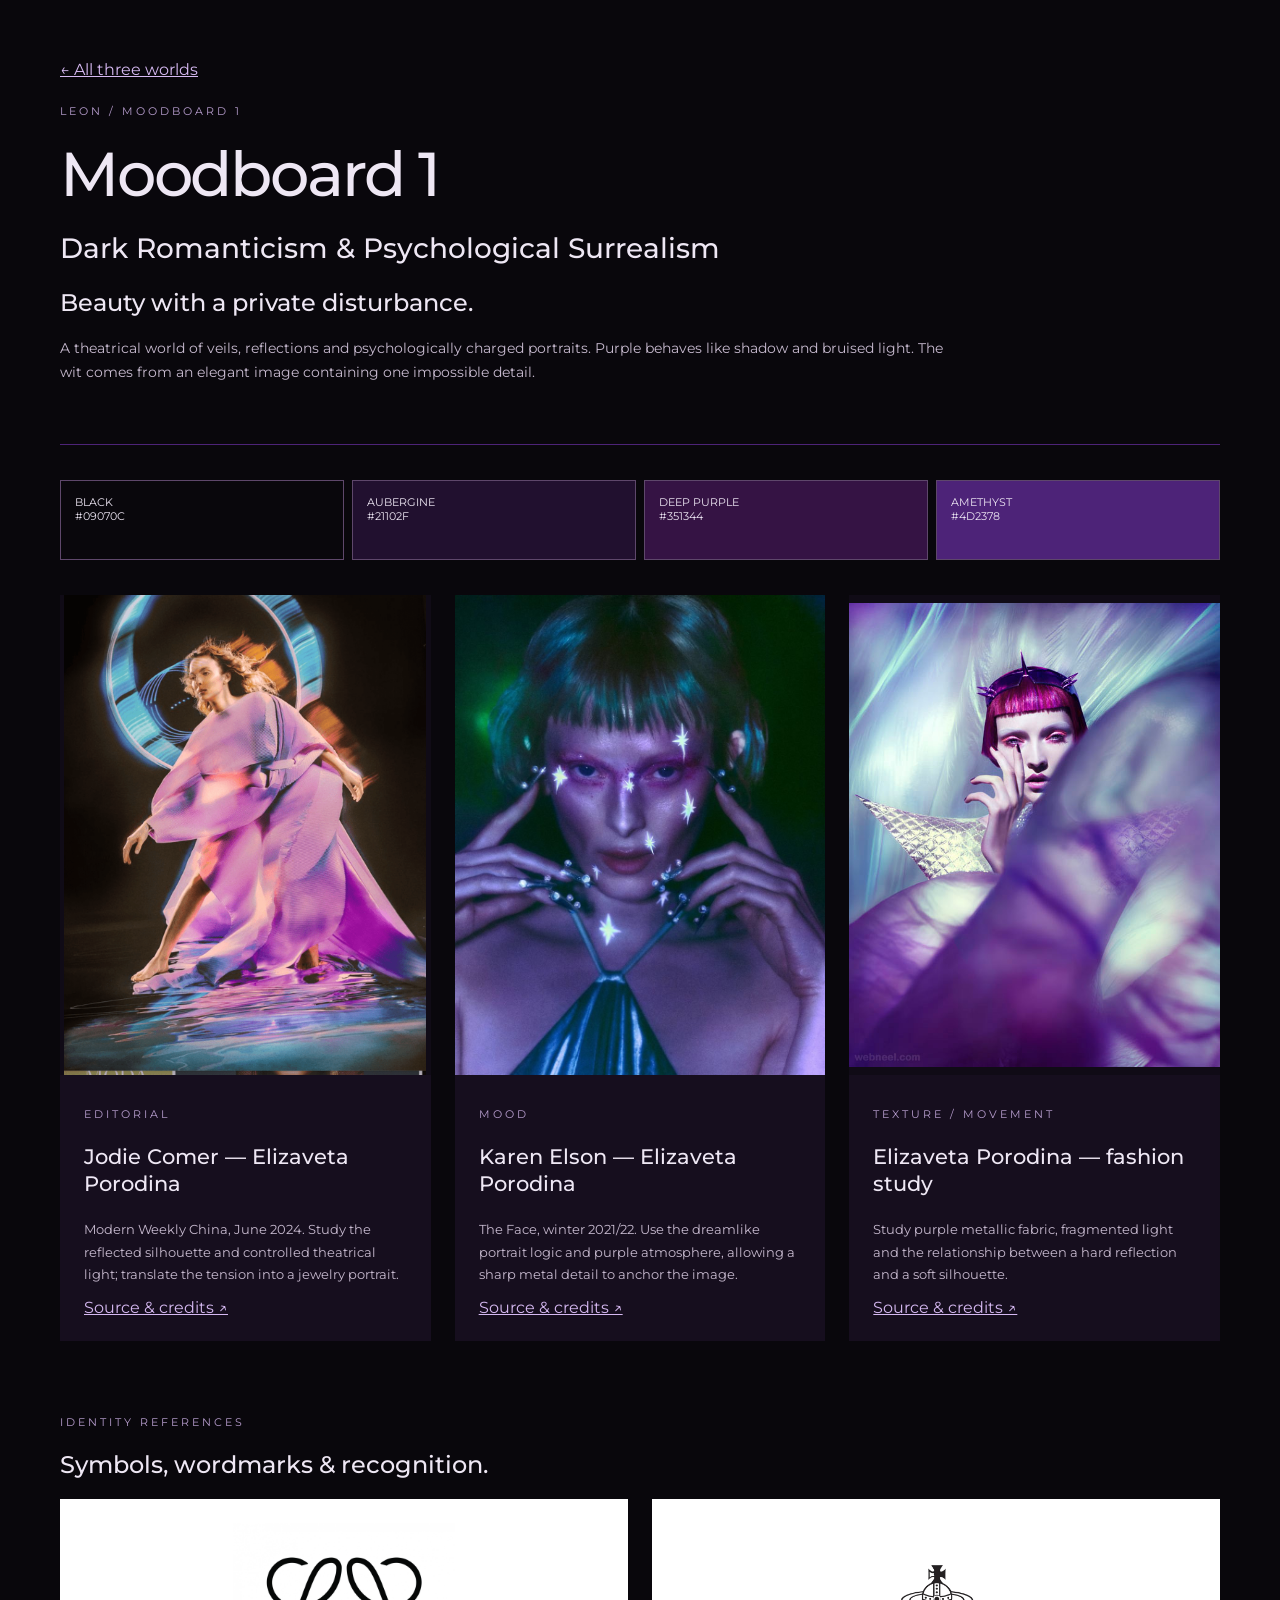
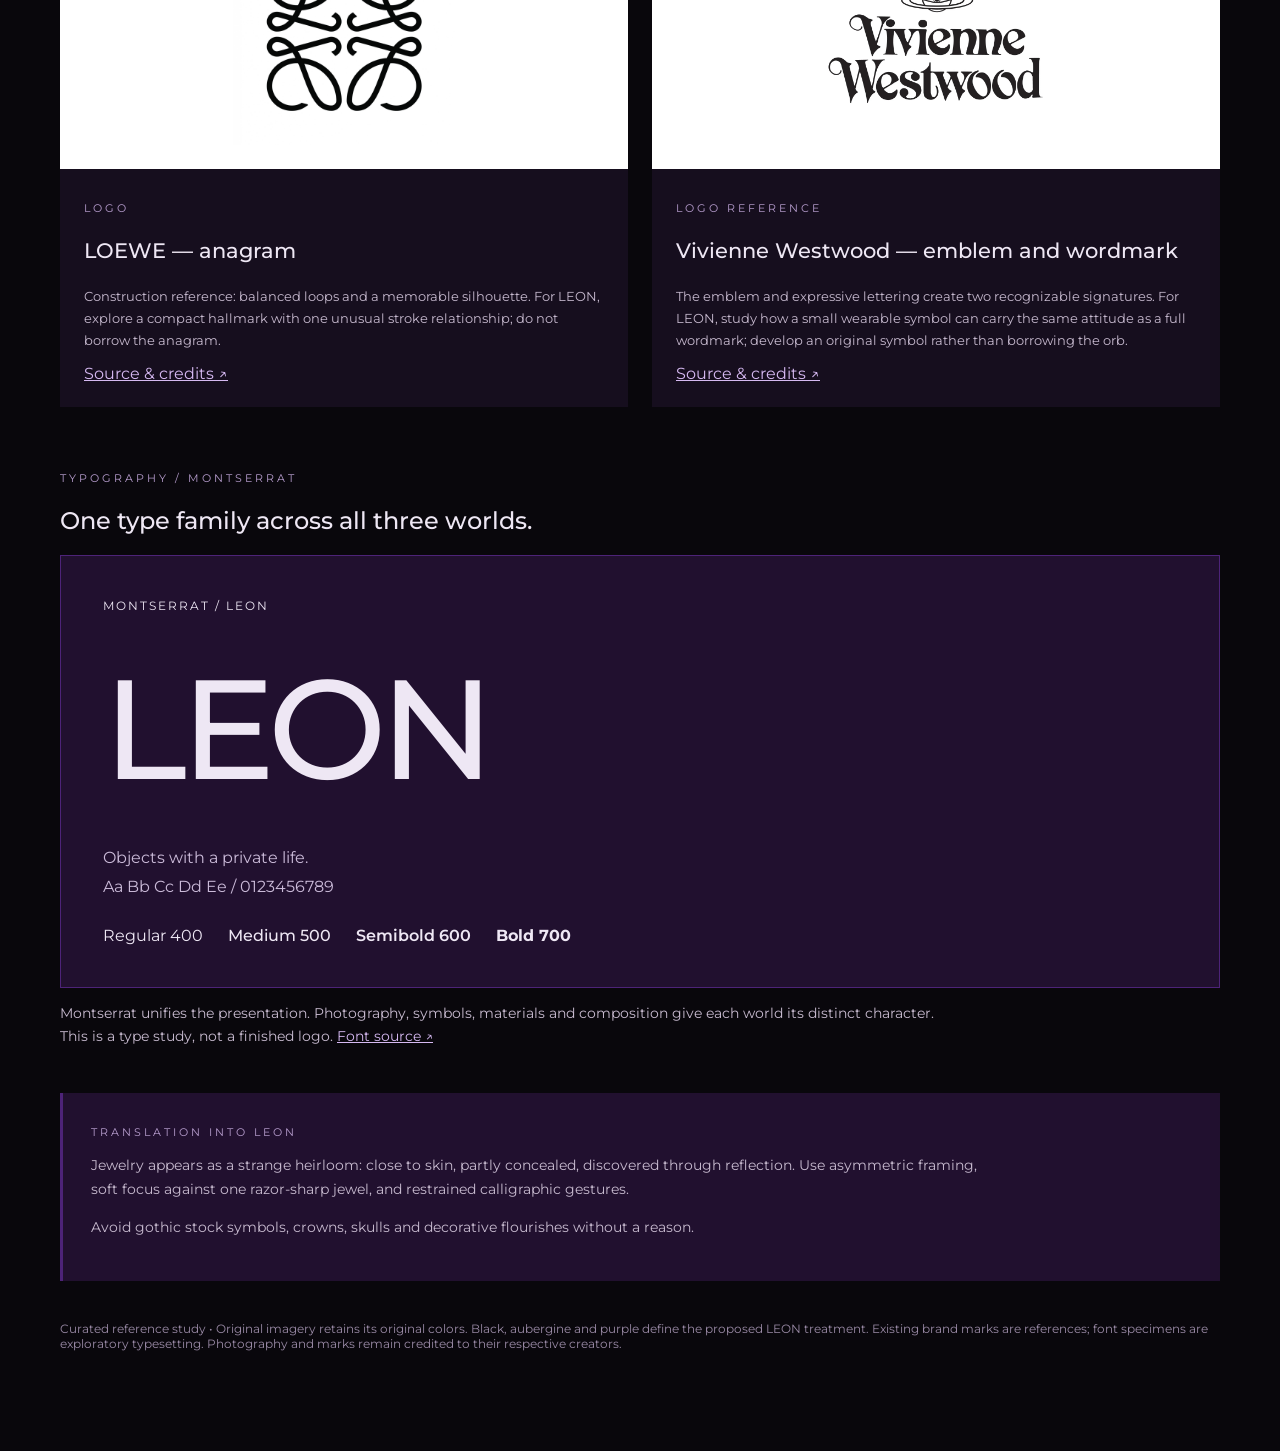
==== moodboard-1.html @ 29f7e390 "Publish LEON moodboards with Montserrat and logo references" ====
<!doctype html><html><meta charset="utf-8"><meta name="viewport" content="width=device-width,initial-scale=1"><title>Moodboard 1 — LEON</title><link rel="stylesheet" href="montserrat.css"><style>*{box-sizing:border-box}body{margin:0;background:#09070C;color:#eee7f4;font-family:Arial,sans-serif}main{max-width:1450px;margin:auto;padding:60px}header{padding:25px 0 45px;border-bottom:1px solid #4d2378}small,.kicker{color:#b79dce;letter-spacing:3px;text-transform:uppercase;font-size:11px}h1{font-family:Georgia,serif;font-weight:400;font-size:60px;max-width:1000px;line-height:1.05;margin:24px 0}h2{font-size:24px;font-weight:400}p{color:#c7bacf;line-height:1.7;max-width:900px}.swatches{display:flex;margin:35px 0;gap:8px}.swatch{height:80px;flex:1;padding:14px;font-size:11px;border:1px solid #5e476b}.grid{display:grid;grid-template-columns:repeat(3,1fr);gap:24px;margin-top:35px}figure{margin:0;background:#160e1e}figure img{width:100%;height:480px;object-fit:contain;background:#100b16}figure.logo img{height:270px;background:#fff}figcaption{padding:24px}h3{font-weight:400;font-size:21px;line-height:1.3}a{color:#d6b9f2}figure p{font-size:13px}section{padding:30px 0}.types{display:grid;grid-template-columns:1fr 1fr;gap:24px}.types img{width:100%;display:block}.note{padding:28px;background:#21102f;border-left:3px solid #4d2378}footer{font-size:12px;color:#9a8aa6;padding:40px 0}@media(max-width:800px){main{padding:24px}h1{font-size:38px}.grid,.types{grid-template-columns:1fr}}.grid:has(figure:nth-child(4)) .logo{grid-column:1/-1;display:grid;grid-template-columns:1fr 2fr;align-items:center}.logo img{padding:24px}@media(max-width:800px){.grid:has(figure:nth-child(4)) .logo{display:block}}body,h1,h2,h3,p,a,small,footer{font-family:Montserrat,sans-serif!important}h1{font-weight:500;font-size:clamp(36px,5vw,62px);letter-spacing:-.035em}h2,h3{font-weight:500}p{font-size:14px}.logo-section{margin-top:40px}.logo-grid{display:grid;grid-template-columns:repeat(2,minmax(0,1fr));gap:24px}.logo-grid .logo{display:block!important}.logo-grid img{height:300px;background:#fff;object-fit:contain;padding:24px}.type-study{background:#21102f;padding:42px;border:1px solid #4d2378}.type-name{font-size:12px;letter-spacing:2px}.type-leon{font-size:clamp(65px,11vw,150px);font-weight:500;letter-spacing:-.045em;margin:30px 0}.type-copy{color:#cbbbd9;line-height:1.8}.weight-samples{display:flex;gap:25px;flex-wrap:wrap;margin-top:24px}.world-title{font-size:28px}.swatches{flex-wrap:wrap}.swatch{min-width:120px}a{overflow-wrap:anywhere}@media(max-width:800px){.logo-grid{grid-template-columns:1fr}.type-study{padding:24px}.logo-grid img{height:240px}h1{font-size:38px}}.grid{grid-template-columns:repeat(auto-fit,minmax(280px,1fr))}.logo-grid a:has(img){display:block;overflow:hidden}.logo-grid img[src="logo-reference-2.jpg"]{transform:scale(2.2)}</style><main><a href="index.html">← All three worlds</a><header><div class="kicker">LEON / MOODBOARD 1</div><h1>Moodboard 1</h1><h2 class="world-title">Dark Romanticism & Psychological Surrealism</h2><h2>Beauty with a private disturbance.</h2><p>A theatrical world of veils, reflections and psychologically charged portraits. Purple behaves like shadow and bruised light. The wit comes from an elegant image containing one impossible detail.</p></header><div class="swatches"><div class="swatch" style="background:#09070C">BLACK<br>#09070C</div><div class="swatch" style="background:#21102F">AUBERGINE<br>#21102F</div><div class="swatch" style="background:#351344">DEEP PURPLE<br>#351344</div><div class="swatch" style="background:#4D2378">AMETHYST<br>#4D2378</div></div><div class="grid"><figure class=""><a href="board-1-image-1.jpg"><img src="board-1-image-1.jpg"></a><figcaption><small>Editorial</small><h3>Jodie Comer — Elizaveta Porodina</h3><p>Modern Weekly China, June 2024. Study the reflected silhouette and controlled theatrical light; translate the tension into a jewelry portrait.</p><a href="https://anneofcarversville.com/daily/2024/6/9/jodie-comer-by-elizaveta-porodina-modern-weekly-style-nrc5c">Source & credits ↗</a></figcaption></figure><figure class=""><a href="board-1-image-2.jpg"><img src="board-1-image-2.jpg"></a><figcaption><small>Mood</small><h3>Karen Elson — Elizaveta Porodina</h3><p>The Face, winter 2021/22. Use the dreamlike portrait logic and purple atmosphere, allowing a sharp metal detail to anchor the image.</p><a href="https://anneofcarversville.com/fashion/2021/12/21/karen-elson-elizaveta-porodina-face-magazine">Source & credits ↗</a></figcaption></figure><figure class=""><a href="board-1-image-3.jpg"><img src="board-1-image-3.jpg"></a><figcaption><small>Texture / movement</small><h3>Elizaveta Porodina — fashion study</h3><p>Study purple metallic fabric, fragmented light and the relationship between a hard reflection and a soft silhouette.</p><a href="https://webneel.com/23-colorful-fashion-photographs-elizaveta-porodina-colorful-and-modern">Source & credits ↗</a></figcaption></figure></div><section class="logo-section"><small>IDENTITY REFERENCES</small><h2>Symbols, wordmarks & recognition.</h2><div class="logo-grid"><figure class="logo"><a href="board-1-image-4.jpg"><img src="board-1-image-4.jpg"></a><figcaption><small>Logo</small><h3>LOEWE — anagram</h3><p>Construction reference: balanced loops and a memorable silhouette. For LEON, explore a compact hallmark with one unusual stroke relationship; do not borrow the anagram.</p><a href="https://brandemia.org/loewe-renueva-su-logo-y-su-anagrama">Source & credits ↗</a></figcaption></figure><figure class="logo"><a href="logo-reference-1.jpg"><img alt="Vivienne Westwood — emblem and wordmark" src="logo-reference-1.jpg"></a><figcaption><small>LOGO REFERENCE</small><h3>Vivienne Westwood — emblem and wordmark</h3><p>The emblem and expressive lettering create two recognizable signatures. For LEON, study how a small wearable symbol can carry the same attitude as a full wordmark; develop an original symbol rather than borrowing the orb.</p><a href="https://www.fashionaltamoda.com.au/collections/vivienne-westwood">Source & credits ↗</a></figcaption></figure></div></section><section><small>TYPOGRAPHY / MONTSERRAT</small><h2>One type family across all three worlds.</h2><div class="type-study"><div class="type-name">MONTSERRAT / LEON</div><div class="type-leon">LEON</div><div class="type-copy">Objects with a private life.<br>Aa Bb Cc Dd Ee / 0123456789</div><div class="weight-samples"><span style="font-weight:400">Regular 400</span><span style="font-weight:500">Medium 500</span><span style="font-weight:600">Semibold 600</span><span style="font-weight:700">Bold 700</span></div></div><p>Montserrat unifies the presentation. Photography, symbols, materials and composition give each world its distinct character. This is a type study, not a finished logo. <a href="https://fonts.google.com/specimen/Montserrat">Font source ↗</a></p></section><section class="note"><small>TRANSLATION INTO LEON</small><p>Jewelry appears as a strange heirloom: close to skin, partly concealed, discovered through reflection. Use asymmetric framing, soft focus against one razor-sharp jewel, and restrained calligraphic gestures.</p><p>Avoid gothic stock symbols, crowns, skulls and decorative flourishes without a reason.</p></section><footer>Curated reference study • Original imagery retains its original colors. Black, aubergine and purple define the proposed LEON treatment. Existing brand marks are references; font specimens are exploratory typesetting. Photography and marks remain credited to their respective creators.</footer></main></html>
---- montserrat.css ----
@font-face {
  font-family: 'Montserrat';
  font-style: normal;
  font-weight: 400;
  font-display: swap;
  src: url(montserrat-0.ttf) format('truetype');
}
@font-face {
  font-family: 'Montserrat';
  font-style: normal;
  font-weight: 500;
  font-display: swap;
  src: url(montserrat-1.ttf) format('truetype');
}
@font-face {
  font-family: 'Montserrat';
  font-style: normal;
  font-weight: 600;
  font-display: swap;
  src: url(montserrat-2.ttf) format('truetype');
}
@font-face {
  font-family: 'Montserrat';
  font-style: normal;
  font-weight: 700;
  font-display: swap;
  src: url(montserrat-3.ttf) format('truetype');
}
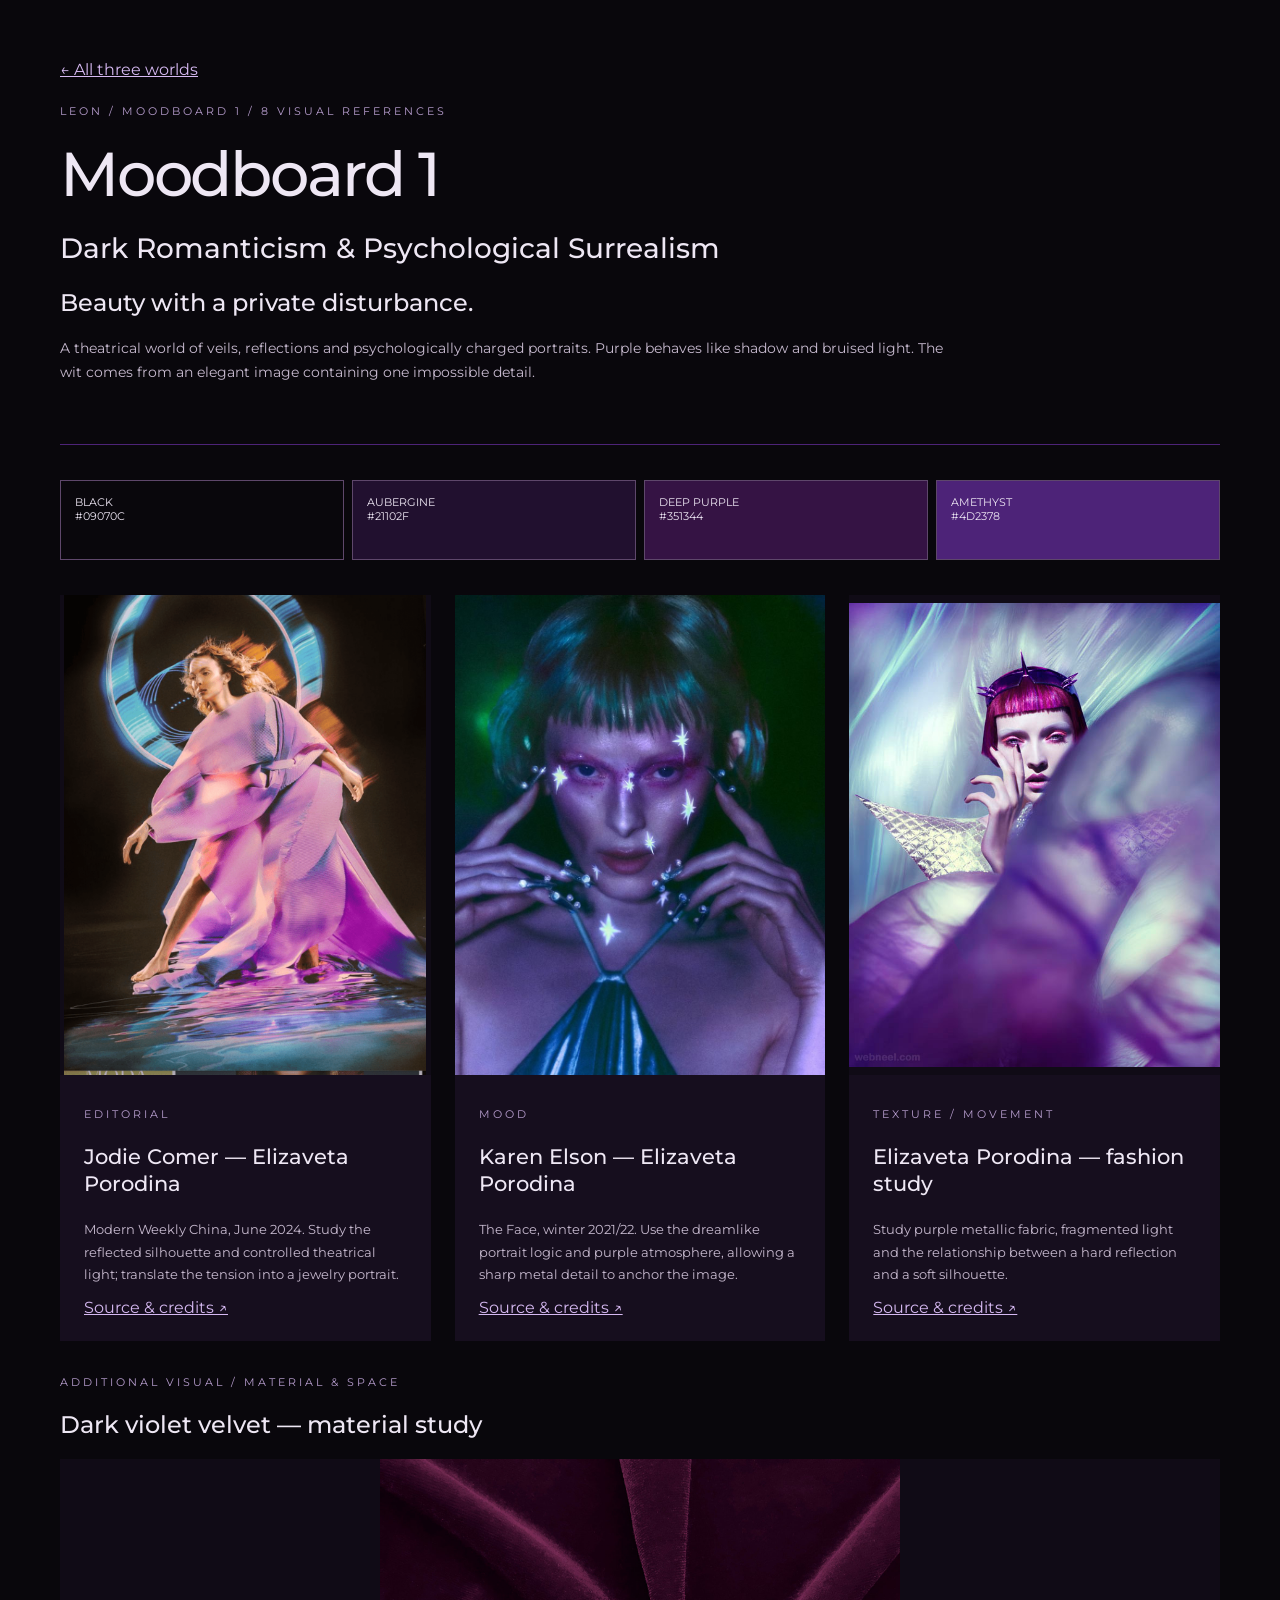
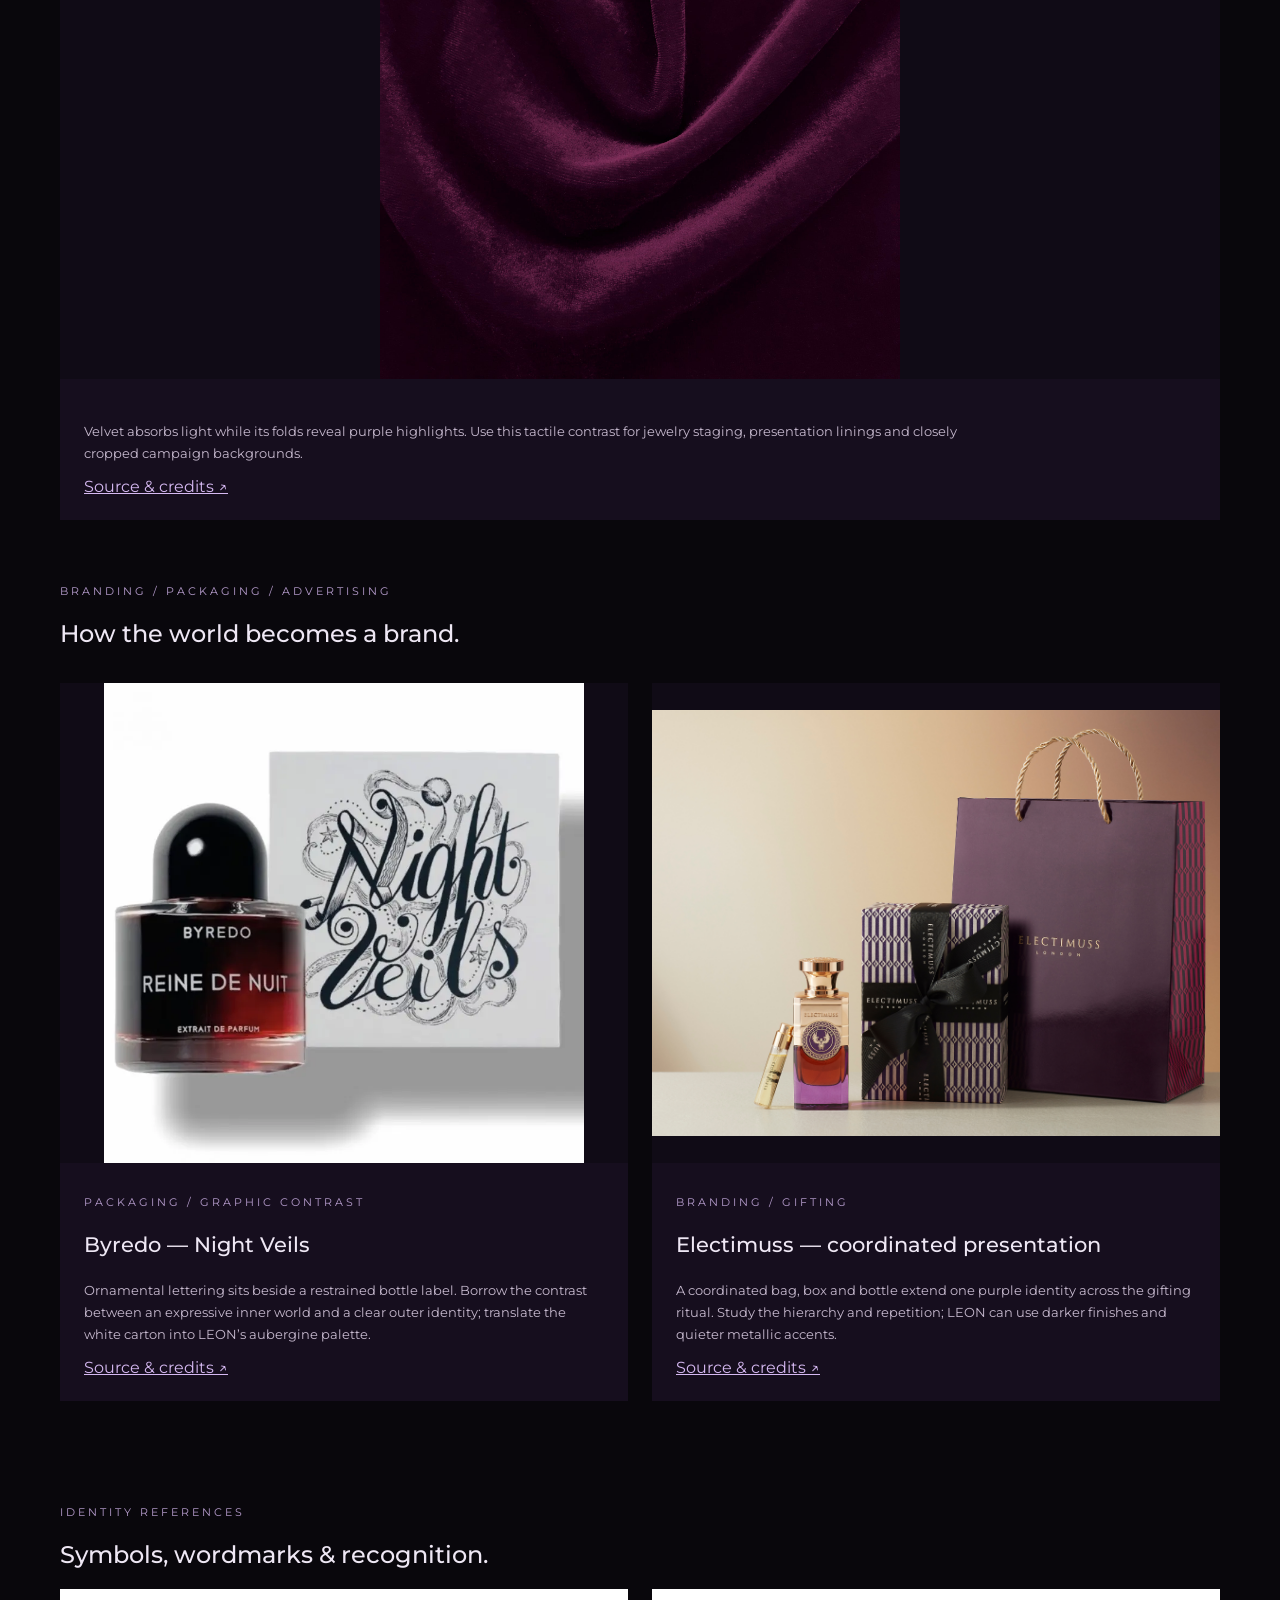
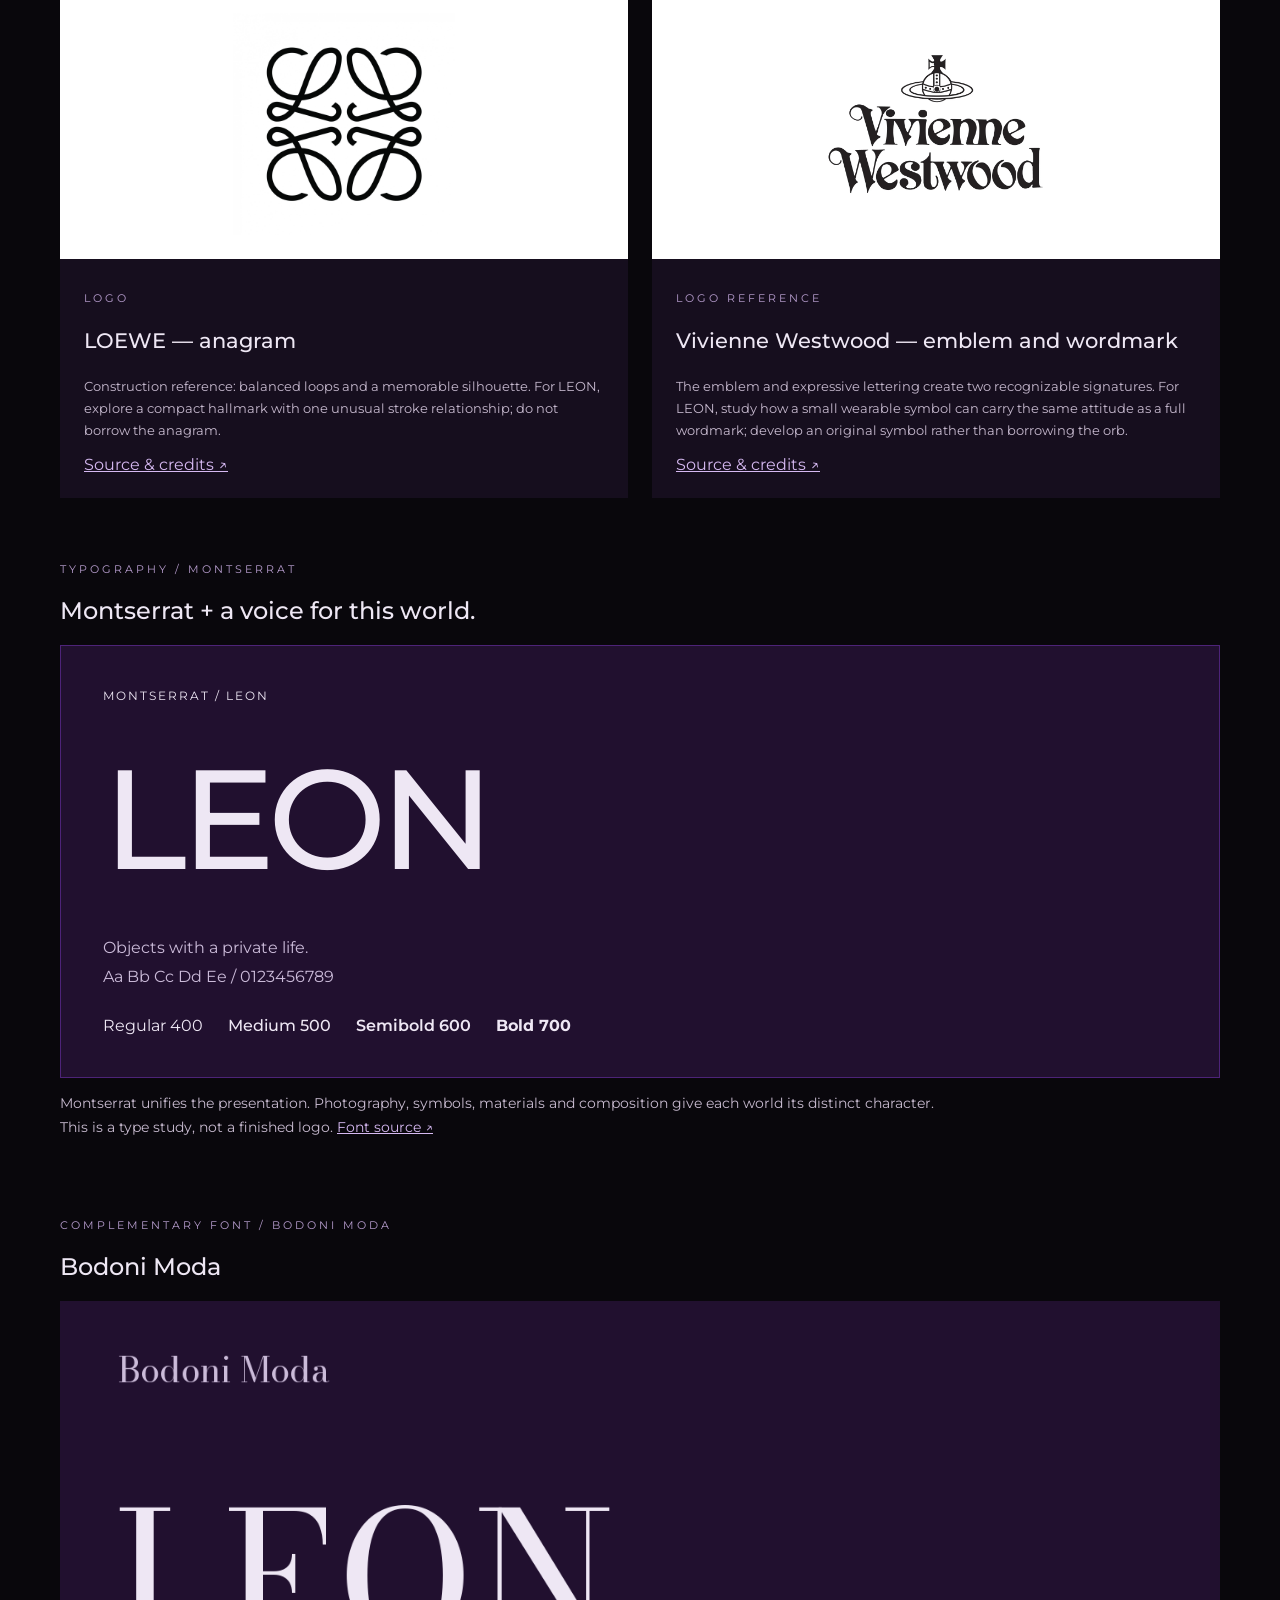
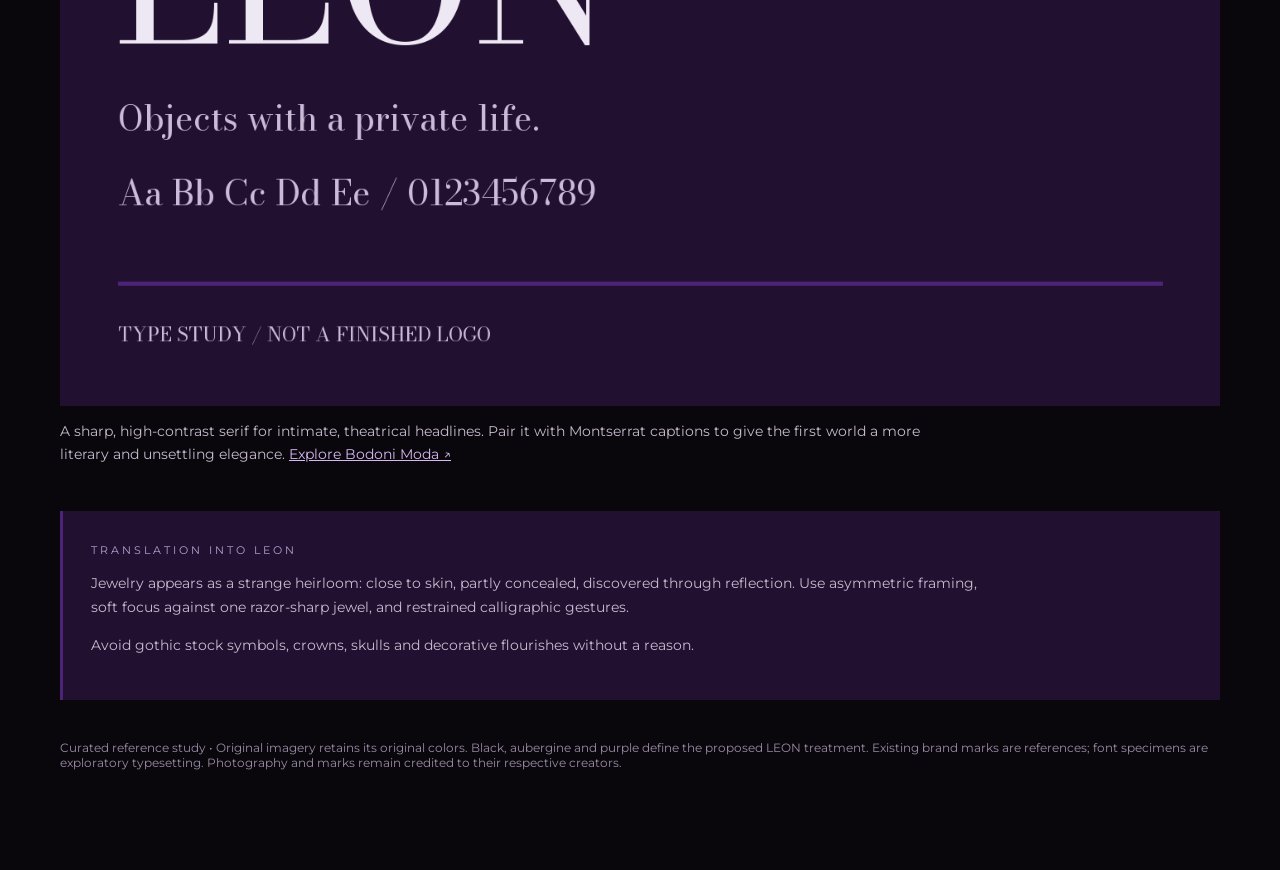
==== commit 3207ffa4: "Expand each LEON world to eight visual references and paired typography" ====
--- a/moodboard-1.html
+++ b/moodboard-1.html
@@ -1 +1 @@
-<!doctype html><html><meta charset="utf-8"><meta name="viewport" content="width=device-width,initial-scale=1"><title>Moodboard 1 — LEON</title><link rel="stylesheet" href="montserrat.css"><style>*{box-sizing:border-box}body{margin:0;background:#09070C;color:#eee7f4;font-family:Arial,sans-serif}main{max-width:1450px;margin:auto;padding:60px}header{padding:25px 0 45px;border-bottom:1px solid #4d2378}small,.kicker{color:#b79dce;letter-spacing:3px;text-transform:uppercase;font-size:11px}h1{font-family:Georgia,serif;font-weight:400;font-size:60px;max-width:1000px;line-height:1.05;margin:24px 0}h2{font-size:24px;font-weight:400}p{color:#c7bacf;line-height:1.7;max-width:900px}.swatches{display:flex;margin:35px 0;gap:8px}.swatch{height:80px;flex:1;padding:14px;font-size:11px;border:1px solid #5e476b}.grid{display:grid;grid-template-columns:repeat(3,1fr);gap:24px;margin-top:35px}figure{margin:0;background:#160e1e}figure img{width:100%;height:480px;object-fit:contain;background:#100b16}figure.logo img{height:270px;background:#fff}figcaption{padding:24px}h3{font-weight:400;font-size:21px;line-height:1.3}a{color:#d6b9f2}figure p{font-size:13px}section{padding:30px 0}.types{display:grid;grid-template-columns:1fr 1fr;gap:24px}.types img{width:100%;display:block}.note{padding:28px;background:#21102f;border-left:3px solid #4d2378}footer{font-size:12px;color:#9a8aa6;padding:40px 0}@media(max-width:800px){main{padding:24px}h1{font-size:38px}.grid,.types{grid-template-columns:1fr}}.grid:has(figure:nth-child(4)) .logo{grid-column:1/-1;display:grid;grid-template-columns:1fr 2fr;align-items:center}.logo img{padding:24px}@media(max-width:800px){.grid:has(figure:nth-child(4)) .logo{display:block}}body,h1,h2,h3,p,a,small,footer{font-family:Montserrat,sans-serif!important}h1{font-weight:500;font-size:clamp(36px,5vw,62px);letter-spacing:-.035em}h2,h3{font-weight:500}p{font-size:14px}.logo-section{margin-top:40px}.logo-grid{display:grid;grid-template-columns:repeat(2,minmax(0,1fr));gap:24px}.logo-grid .logo{display:block!important}.logo-grid img{height:300px;background:#fff;object-fit:contain;padding:24px}.type-study{background:#21102f;padding:42px;border:1px solid #4d2378}.type-name{font-size:12px;letter-spacing:2px}.type-leon{font-size:clamp(65px,11vw,150px);font-weight:500;letter-spacing:-.045em;margin:30px 0}.type-copy{color:#cbbbd9;line-height:1.8}.weight-samples{display:flex;gap:25px;flex-wrap:wrap;margin-top:24px}.world-title{font-size:28px}.swatches{flex-wrap:wrap}.swatch{min-width:120px}a{overflow-wrap:anywhere}@media(max-width:800px){.logo-grid{grid-template-columns:1fr}.type-study{padding:24px}.logo-grid img{height:240px}h1{font-size:38px}}.grid{grid-template-columns:repeat(auto-fit,minmax(280px,1fr))}.logo-grid a:has(img){display:block;overflow:hidden}.logo-grid img[src="logo-reference-2.jpg"]{transform:scale(2.2)}</style><main><a href="index.html">← All three worlds</a><header><div class="kicker">LEON / MOODBOARD 1</div><h1>Moodboard 1</h1><h2 class="world-title">Dark Romanticism & Psychological Surrealism</h2><h2>Beauty with a private disturbance.</h2><p>A theatrical world of veils, reflections and psychologically charged portraits. Purple behaves like shadow and bruised light. The wit comes from an elegant image containing one impossible detail.</p></header><div class="swatches"><div class="swatch" style="background:#09070C">BLACK<br>#09070C</div><div class="swatch" style="background:#21102F">AUBERGINE<br>#21102F</div><div class="swatch" style="background:#351344">DEEP PURPLE<br>#351344</div><div class="swatch" style="background:#4D2378">AMETHYST<br>#4D2378</div></div><div class="grid"><figure class=""><a href="board-1-image-1.jpg"><img src="board-1-image-1.jpg"></a><figcaption><small>Editorial</small><h3>Jodie Comer — Elizaveta Porodina</h3><p>Modern Weekly China, June 2024. Study the reflected silhouette and controlled theatrical light; translate the tension into a jewelry portrait.</p><a href="https://anneofcarversville.com/daily/2024/6/9/jodie-comer-by-elizaveta-porodina-modern-weekly-style-nrc5c">Source & credits ↗</a></figcaption></figure><figure class=""><a href="board-1-image-2.jpg"><img src="board-1-image-2.jpg"></a><figcaption><small>Mood</small><h3>Karen Elson — Elizaveta Porodina</h3><p>The Face, winter 2021/22. Use the dreamlike portrait logic and purple atmosphere, allowing a sharp metal detail to anchor the image.</p><a href="https://anneofcarversville.com/fashion/2021/12/21/karen-elson-elizaveta-porodina-face-magazine">Source & credits ↗</a></figcaption></figure><figure class=""><a href="board-1-image-3.jpg"><img src="board-1-image-3.jpg"></a><figcaption><small>Texture / movement</small><h3>Elizaveta Porodina — fashion study</h3><p>Study purple metallic fabric, fragmented light and the relationship between a hard reflection and a soft silhouette.</p><a href="https://webneel.com/23-colorful-fashion-photographs-elizaveta-porodina-colorful-and-modern">Source & credits ↗</a></figcaption></figure></div><section class="logo-section"><small>IDENTITY REFERENCES</small><h2>Symbols, wordmarks & recognition.</h2><div class="logo-grid"><figure class="logo"><a href="board-1-image-4.jpg"><img src="board-1-image-4.jpg"></a><figcaption><small>Logo</small><h3>LOEWE — anagram</h3><p>Construction reference: balanced loops and a memorable silhouette. For LEON, explore a compact hallmark with one unusual stroke relationship; do not borrow the anagram.</p><a href="https://brandemia.org/loewe-renueva-su-logo-y-su-anagrama">Source & credits ↗</a></figcaption></figure><figure class="logo"><a href="logo-reference-1.jpg"><img alt="Vivienne Westwood — emblem and wordmark" src="logo-reference-1.jpg"></a><figcaption><small>LOGO REFERENCE</small><h3>Vivienne Westwood — emblem and wordmark</h3><p>The emblem and expressive lettering create two recognizable signatures. For LEON, study how a small wearable symbol can carry the same attitude as a full wordmark; develop an original symbol rather than borrowing the orb.</p><a href="https://www.fashionaltamoda.com.au/collections/vivienne-westwood">Source & credits ↗</a></figcaption></figure></div></section><section><small>TYPOGRAPHY / MONTSERRAT</small><h2>One type family across all three worlds.</h2><div class="type-study"><div class="type-name">MONTSERRAT / LEON</div><div class="type-leon">LEON</div><div class="type-copy">Objects with a private life.<br>Aa Bb Cc Dd Ee / 0123456789</div><div class="weight-samples"><span style="font-weight:400">Regular 400</span><span style="font-weight:500">Medium 500</span><span style="font-weight:600">Semibold 600</span><span style="font-weight:700">Bold 700</span></div></div><p>Montserrat unifies the presentation. Photography, symbols, materials and composition give each world its distinct character. This is a type study, not a finished logo. <a href="https://fonts.google.com/specimen/Montserrat">Font source ↗</a></p></section><section class="note"><small>TRANSLATION INTO LEON</small><p>Jewelry appears as a strange heirloom: close to skin, partly concealed, discovered through reflection. Use asymmetric framing, soft focus against one razor-sharp jewel, and restrained calligraphic gestures.</p><p>Avoid gothic stock symbols, crowns, skulls and decorative flourishes without a reason.</p></section><footer>Curated reference study • Original imagery retains its original colors. Black, aubergine and purple define the proposed LEON treatment. Existing brand marks are references; font specimens are exploratory typesetting. Photography and marks remain credited to their respective creators.</footer></main></html>+<!doctype html><html><meta charset="utf-8"><meta name="viewport" content="width=device-width,initial-scale=1"><title>Moodboard 1 — LEON</title><link rel="stylesheet" href="montserrat.css"><style>*{box-sizing:border-box}body{margin:0;background:#09070C;color:#eee7f4;font-family:Arial,sans-serif}main{max-width:1450px;margin:auto;padding:60px}header{padding:25px 0 45px;border-bottom:1px solid #4d2378}small,.kicker{color:#b79dce;letter-spacing:3px;text-transform:uppercase;font-size:11px}h1{font-family:Georgia,serif;font-weight:400;font-size:60px;max-width:1000px;line-height:1.05;margin:24px 0}h2{font-size:24px;font-weight:400}p{color:#c7bacf;line-height:1.7;max-width:900px}.swatches{display:flex;margin:35px 0;gap:8px}.swatch{height:80px;flex:1;padding:14px;font-size:11px;border:1px solid #5e476b}.grid{display:grid;grid-template-columns:repeat(3,1fr);gap:24px;margin-top:35px}figure{margin:0;background:#160e1e}figure img{width:100%;height:480px;object-fit:contain;background:#100b16}figure.logo img{height:270px;background:#fff}figcaption{padding:24px}h3{font-weight:400;font-size:21px;line-height:1.3}a{color:#d6b9f2}figure p{font-size:13px}section{padding:30px 0}.types{display:grid;grid-template-columns:1fr 1fr;gap:24px}.types img{width:100%;display:block}.note{padding:28px;background:#21102f;border-left:3px solid #4d2378}footer{font-size:12px;color:#9a8aa6;padding:40px 0}@media(max-width:800px){main{padding:24px}h1{font-size:38px}.grid,.types{grid-template-columns:1fr}}.grid:has(figure:nth-child(4)) .logo{grid-column:1/-1;display:grid;grid-template-columns:1fr 2fr;align-items:center}.logo img{padding:24px}@media(max-width:800px){.grid:has(figure:nth-child(4)) .logo{display:block}}body,h1,h2,h3,p,a,small,footer{font-family:Montserrat,sans-serif!important}h1{font-weight:500;font-size:clamp(36px,5vw,62px);letter-spacing:-.035em}h2,h3{font-weight:500}p{font-size:14px}.logo-section{margin-top:40px}.logo-grid{display:grid;grid-template-columns:repeat(2,minmax(0,1fr));gap:24px}.logo-grid .logo{display:block!important}.logo-grid img{height:300px;background:#fff;object-fit:contain;padding:24px}.type-study{background:#21102f;padding:42px;border:1px solid #4d2378}.type-name{font-size:12px;letter-spacing:2px}.type-leon{font-size:clamp(65px,11vw,150px);font-weight:500;letter-spacing:-.045em;margin:30px 0}.type-copy{color:#cbbbd9;line-height:1.8}.weight-samples{display:flex;gap:25px;flex-wrap:wrap;margin-top:24px}.world-title{font-size:28px}.swatches{flex-wrap:wrap}.swatch{min-width:120px}a{overflow-wrap:anywhere}@media(max-width:800px){.logo-grid{grid-template-columns:1fr}.type-study{padding:24px}.logo-grid img{height:240px}h1{font-size:38px}}.grid{grid-template-columns:repeat(auto-fit,minmax(280px,1fr))}.logo-grid a:has(img){display:block;overflow:hidden}.logo-grid img[src="logo-reference-2.jpg"]{transform:scale(2.2)}</style><main><a href="index.html">← All three worlds</a><header><div class="kicker">LEON / MOODBOARD 1 / 8 VISUAL REFERENCES</div><h1>Moodboard 1</h1><h2 class="world-title">Dark Romanticism & Psychological Surrealism</h2><h2>Beauty with a private disturbance.</h2><p>A theatrical world of veils, reflections and psychologically charged portraits. Purple behaves like shadow and bruised light. The wit comes from an elegant image containing one impossible detail.</p></header><div class="swatches"><div class="swatch" style="background:#09070C">BLACK<br>#09070C</div><div class="swatch" style="background:#21102F">AUBERGINE<br>#21102F</div><div class="swatch" style="background:#351344">DEEP PURPLE<br>#351344</div><div class="swatch" style="background:#4D2378">AMETHYST<br>#4D2378</div></div><div class="grid"><figure class=""><a href="board-1-image-1.jpg"><img src="board-1-image-1.jpg"></a><figcaption><small>Editorial</small><h3>Jodie Comer — Elizaveta Porodina</h3><p>Modern Weekly China, June 2024. Study the reflected silhouette and controlled theatrical light; translate the tension into a jewelry portrait.</p><a href="https://anneofcarversville.com/daily/2024/6/9/jodie-comer-by-elizaveta-porodina-modern-weekly-style-nrc5c">Source & credits ↗</a></figcaption></figure><figure class=""><a href="board-1-image-2.jpg"><img src="board-1-image-2.jpg"></a><figcaption><small>Mood</small><h3>Karen Elson — Elizaveta Porodina</h3><p>The Face, winter 2021/22. Use the dreamlike portrait logic and purple atmosphere, allowing a sharp metal detail to anchor the image.</p><a href="https://anneofcarversville.com/fashion/2021/12/21/karen-elson-elizaveta-porodina-face-magazine">Source & credits ↗</a></figcaption></figure><figure class=""><a href="board-1-image-3.jpg"><img src="board-1-image-3.jpg"></a><figcaption><small>Texture / movement</small><h3>Elizaveta Porodina — fashion study</h3><p>Study purple metallic fabric, fragmented light and the relationship between a hard reflection and a soft silhouette.</p><a href="https://webneel.com/23-colorful-fashion-photographs-elizaveta-porodina-colorful-and-modern">Source & credits ↗</a></figcaption></figure></div><section class="additional-visual"><small>ADDITIONAL VISUAL / MATERIAL & SPACE</small><h2>Dark violet velvet — material study</h2><figure><a href="additional-visual-1.jpg"><img src="additional-visual-1.jpg" alt="Dark violet velvet — material study" style="height:520px;object-fit:contain"></a><figcaption><p>Velvet absorbs light while its folds reveal purple highlights. Use this tactile contrast for jewelry staging, presentation linings and closely cropped campaign backgrounds.</p><a href="https://bluemoonfabrics.com/products/regal-premium-stretch-velvet-blue-moon-fabrics">Source & credits ↗</a></figcaption></figure></section><section class="brand-applications"><small>BRANDING / PACKAGING / ADVERTISING</small><h2>How the world becomes a brand.</h2><div class="grid"><figure><a href="expanded-reference-1.jpg"><img src="expanded-reference-1.jpg" alt="Byredo — Night Veils" loading="lazy"></a><figcaption><small>Packaging / graphic contrast</small><h3>Byredo — Night Veils</h3><p>Ornamental lettering sits beside a restrained bottle label. Borrow the contrast between an expressive inner world and a clear outer identity; translate the white carton into LEON’s aubergine palette.</p><a href="https://authentic-shoes.com/products/nuoc-hoa-byredo-night-veil-reine-de-nuit-extrait-de-parfum">Source & credits ↗</a></figcaption></figure><figure><a href="expanded-reference-2.jpg"><img src="expanded-reference-2.jpg" alt="Electimuss — coordinated presentation" loading="lazy"></a><figcaption><small>Branding / gifting</small><h3>Electimuss — coordinated presentation</h3><p>A coordinated bag, box and bottle extend one purple identity across the gifting ritual. Study the hierarchy and repetition; LEON can use darker finishes and quieter metallic accents.</p><a href="https://www.electimuss.com/">Source & credits ↗</a></figcaption></figure></div></section><section class="logo-section"><small>IDENTITY REFERENCES</small><h2>Symbols, wordmarks & recognition.</h2><div class="logo-grid"><figure class="logo"><a href="board-1-image-4.jpg"><img src="board-1-image-4.jpg"></a><figcaption><small>Logo</small><h3>LOEWE — anagram</h3><p>Construction reference: balanced loops and a memorable silhouette. For LEON, explore a compact hallmark with one unusual stroke relationship; do not borrow the anagram.</p><a href="https://brandemia.org/loewe-renueva-su-logo-y-su-anagrama">Source & credits ↗</a></figcaption></figure><figure class="logo"><a href="logo-reference-1.jpg"><img alt="Vivienne Westwood — emblem and wordmark" src="logo-reference-1.jpg"></a><figcaption><small>LOGO REFERENCE</small><h3>Vivienne Westwood — emblem and wordmark</h3><p>The emblem and expressive lettering create two recognizable signatures. For LEON, study how a small wearable symbol can carry the same attitude as a full wordmark; develop an original symbol rather than borrowing the orb.</p><a href="https://www.fashionaltamoda.com.au/collections/vivienne-westwood">Source & credits ↗</a></figcaption></figure></div></section><section><small>TYPOGRAPHY / MONTSERRAT</small><h2>Montserrat + a voice for this world.</h2><div class="type-study"><div class="type-name">MONTSERRAT / LEON</div><div class="type-leon">LEON</div><div class="type-copy">Objects with a private life.<br>Aa Bb Cc Dd Ee / 0123456789</div><div class="weight-samples"><span style="font-weight:400">Regular 400</span><span style="font-weight:500">Medium 500</span><span style="font-weight:600">Semibold 600</span><span style="font-weight:700">Bold 700</span></div></div><p>Montserrat unifies the presentation. Photography, symbols, materials and composition give each world its distinct character. This is a type study, not a finished logo. <a href="https://fonts.google.com/specimen/Montserrat">Font source ↗</a></p></section><section class="complementary-font"><small>COMPLEMENTARY FONT / BODONI MODA</small><h2>Bodoni Moda</h2><img src="additional-font-1.png" alt="LEON typeset in Bodoni Moda" style="display:block;width:100%;max-width:100%"><p>A sharp, high-contrast serif for intimate, theatrical headlines. Pair it with Montserrat captions to give the first world a more literary and unsettling elegance. <a href="https://fonts.google.com/specimen/Bodoni+Moda">Explore Bodoni Moda ↗</a></p></section><section class="note"><small>TRANSLATION INTO LEON</small><p>Jewelry appears as a strange heirloom: close to skin, partly concealed, discovered through reflection. Use asymmetric framing, soft focus against one razor-sharp jewel, and restrained calligraphic gestures.</p><p>Avoid gothic stock symbols, crowns, skulls and decorative flourishes without a reason.</p></section><footer>Curated reference study • Original imagery retains its original colors. Black, aubergine and purple define the proposed LEON treatment. Existing brand marks are references; font specimens are exploratory typesetting. Photography and marks remain credited to their respective creators.</footer></main></html>
